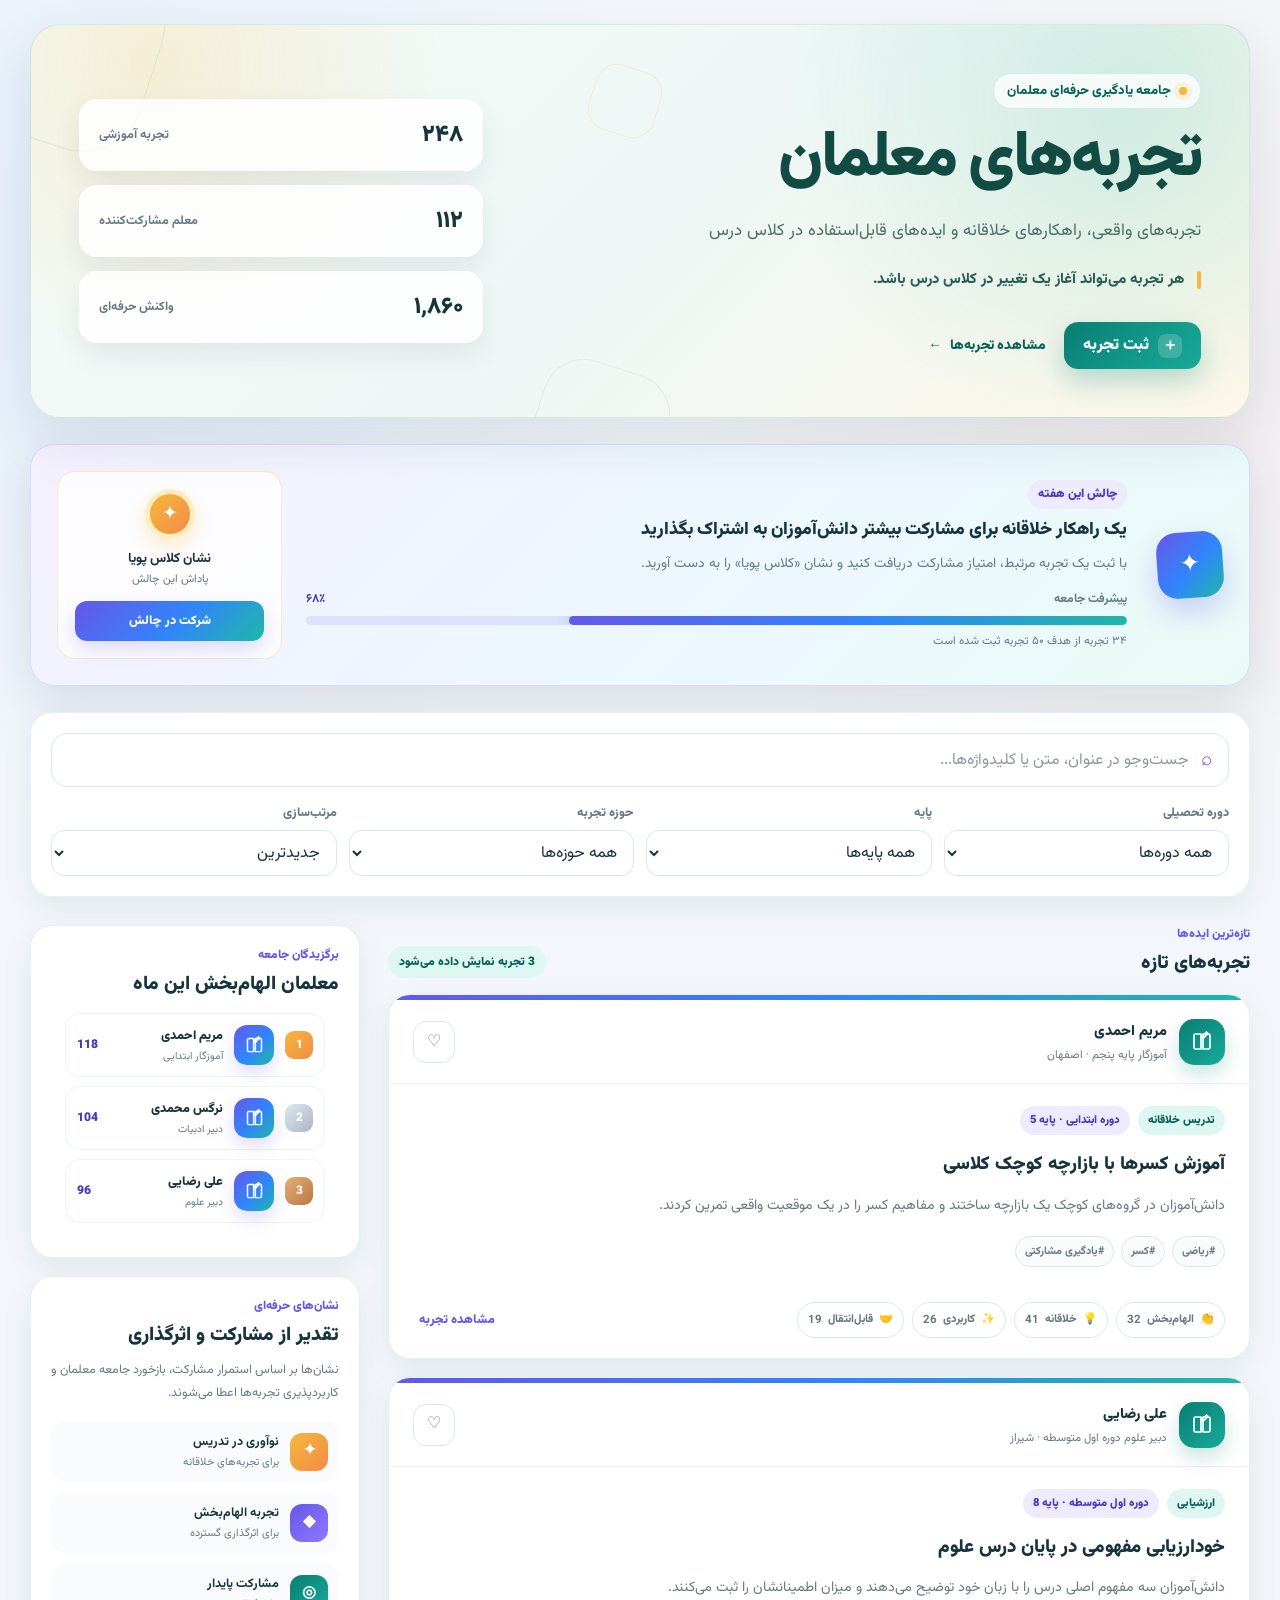
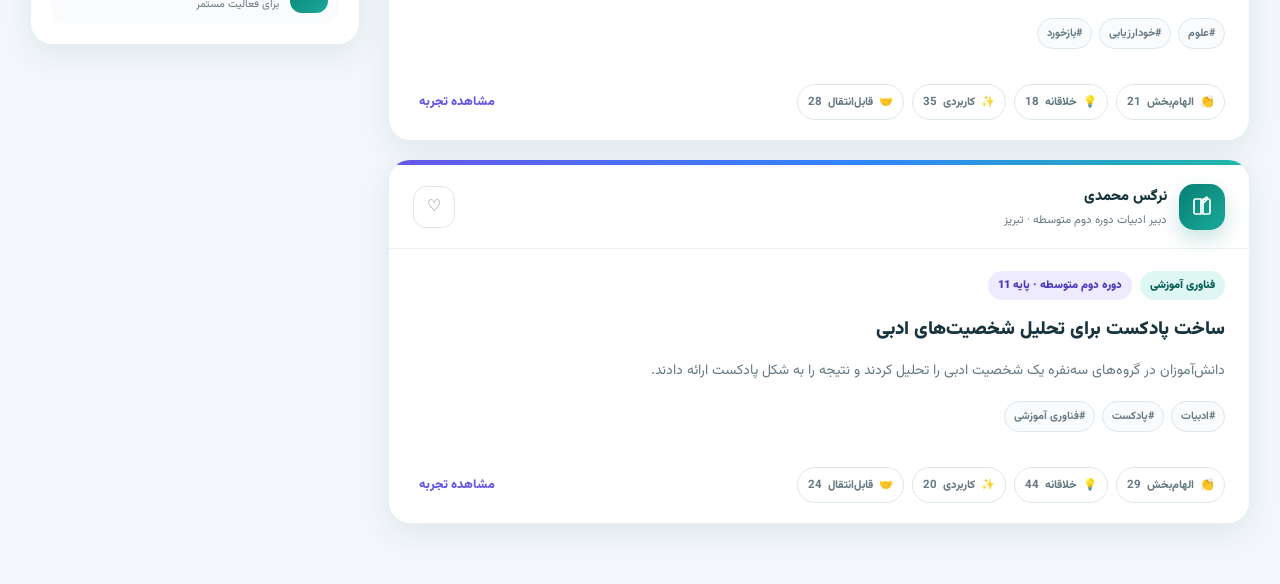
==== pages/experience-list/index.html @ db77fe5d "Rebuild experience list and detail pages" ====
<!DOCTYPE html>
<html lang="fa" dir="rtl">
  <head>
    <meta charset="UTF-8" />

    <meta
      name="viewport"
      content="width=device-width, initial-scale=1.0"
    />

    <meta
      name="description"
      content="سامانه اشتراک تجربه‌های حرفه‌ای معلمان"
    />

    <title>تجربه‌های معلمان</title>

    <link
      rel="preconnect"
      href="https://fonts.googleapis.com"
    />

    <link
      rel="preconnect"
      href="https://fonts.gstatic.com"
      crossorigin
    />

    <link
      href="https://fonts.googleapis.com/css2?family=Vazirmatn:wght@400;500;600;700;800;900&display=swap"
      rel="stylesheet"
    />

    <link
      rel="stylesheet"
      href="../../styles/foundations/variables.css"
    />

    <link
      rel="stylesheet"
      href="../../styles/foundations/reset.css"
    />

    <link
      rel="stylesheet"
      href="../../styles/foundations/base.css"
    />

    <link
      rel="stylesheet"
      href="../../styles/components/buttons.css"
    />

    <link
      rel="stylesheet"
      href="../../styles/components/filters.css"
    />

    <link
      rel="stylesheet"
      href="../../styles/components/experience-card.css"
    />

    <link
      rel="stylesheet"
      href="../../styles/components/reaction-bar.css"
    />

    <link
      rel="stylesheet"
      href="../../styles/components/teacher-ranking.css"
    />

    <link
      rel="stylesheet"
      href="../../styles/pages/experience-list.css"
    />
  </head>

  <body>
    <main class="tlr-page">
      <section
        class="tlr-hero"
        aria-labelledby="tlrPageTitle"
      >
        <div
          class="tlr-hero-decoration"
          aria-hidden="true"
        >
          <span></span>
          <span></span>
          <span></span>
        </div>

        <div class="tlr-hero-content">
          <div class="tlr-hero-copy">
            <p class="tlr-hero-eyebrow">
              جامعه یادگیری حرفه‌ای معلمان
            </p>

            <h1
              class="tlr-hero-title"
              id="tlrPageTitle"
            >
              تجربه‌های معلمان
            </h1>

            <p class="tlr-hero-description">
              تجربه‌های واقعی، راهکارهای خلاقانه
              و ایده‌های قابل‌استفاده در کلاس درس
            </p>

            <p class="tlr-hero-message">
              هر تجربه می‌تواند آغاز یک تغییر
              در کلاس درس باشد.
            </p>

            <div class="tlr-hero-actions">
              <button
                class="tlr-primary-button"
                type="button"
              >
                <span aria-hidden="true">＋</span>
                ثبت تجربه
              </button>

              <a
                class="tlr-hero-link"
                href="#experienceListTitle"
              >
                مشاهده تجربه‌ها
                <span aria-hidden="true">←</span>
              </a>
            </div>
          </div>

          <div
            class="tlr-hero-stats"
            aria-label="آمار جامعه معلمان"
          >
            <div class="tlr-stat-card">
              <strong>۲۴۸</strong>
              <span>تجربه آموزشی</span>
            </div>

            <div class="tlr-stat-card">
              <strong>۱۱۲</strong>
              <span>معلم مشارکت‌کننده</span>
            </div>

            <div class="tlr-stat-card">
              <strong>۱٬۸۶۰</strong>
              <span>واکنش حرفه‌ای</span>
            </div>
          </div>
        </div>
      </section>

      <section
        class="tlr-weekly-challenge"
        aria-labelledby="weeklyChallengeTitle"
      >
        <div
          class="tlr-challenge-icon"
          aria-hidden="true"
        >
          <span>✦</span>
        </div>

        <div class="tlr-challenge-content">
          <p class="tlr-challenge-label">
            چالش این هفته
          </p>

          <h2
            class="tlr-challenge-title"
            id="weeklyChallengeTitle"
          >
            یک راهکار خلاقانه برای مشارکت بیشتر
            دانش‌آموزان به اشتراک بگذارید
          </h2>

          <p class="tlr-challenge-description">
            با ثبت یک تجربه مرتبط، امتیاز مشارکت
            دریافت کنید و نشان «کلاس پویا» را به دست آورید.
          </p>

          <div class="tlr-challenge-progress">
            <div class="tlr-challenge-progress-header">
              <span>پیشرفت جامعه</span>
              <strong>۶۸٪</strong>
            </div>

            <div
              class="tlr-progress-track"
              role="progressbar"
              aria-valuenow="68"
              aria-valuemin="0"
              aria-valuemax="100"
            >
              <span style="width: 68%"></span>
            </div>

            <p>
              ۳۴ تجربه از هدف ۵۰ تجربه ثبت شده است
            </p>
          </div>
        </div>

        <div class="tlr-challenge-reward">
          <span
            class="tlr-reward-badge"
            aria-hidden="true"
          >
            ✦
          </span>

          <strong>نشان کلاس پویا</strong>
          <span>پاداش این چالش</span>

          <button
            class="tlr-challenge-button"
            type="button"
          >
            شرکت در چالش
          </button>
        </div>
      </section>

      <section
        class="tlr-search-panel"
        aria-label="جست‌وجو و فیلتر تجربه‌ها"
      >
        <div class="tlr-search-box">
          <span
            class="tlr-search-icon"
            aria-hidden="true"
          >
            ⌕
          </span>

          <label
            class="tlr-visually-hidden"
            for="experienceSearch"
          >
            جست‌وجو در تجربه‌ها
          </label>

          <input
            id="experienceSearch"
            type="search"
            placeholder="جست‌وجو در عنوان، متن یا کلیدواژه‌ها..."
            autocomplete="off"
          />
        </div>

        <div class="tlr-filter-grid">
          <label class="tlr-field">
            <span>دوره تحصیلی</span>

            <select id="stageFilter">
              <option value="all">
                همه دوره‌ها
              </option>

              <option value="primary">
                ابتدایی
              </option>

              <option value="middle">
                متوسطه اول
              </option>

              <option value="high">
                متوسطه دوم
              </option>
            </select>
          </label>

          <label class="tlr-field">
            <span>پایه</span>

            <select id="gradeFilter">
              <option value="all">
                همه پایه‌ها
              </option>
            </select>
          </label>

          <label class="tlr-field">
            <span>حوزه تجربه</span>

            <select id="categoryFilter">
              <option value="all">
                همه حوزه‌ها
              </option>

              <option value="creative-teaching">
                تدریس خلاقانه
              </option>

              <option value="assessment">
                ارزشیابی
              </option>

              <option value="classroom-management">
                مدیریت کلاس
              </option>

              <option value="educational-technology">
                فناوری آموزشی
              </option>

              <option value="collaborative-learning">
                یادگیری مشارکتی
              </option>
            </select>
          </label>

          <label class="tlr-field">
            <span>مرتب‌سازی</span>

            <select id="sortFilter">
              <option value="newest">
                جدیدترین
              </option>

              <option value="most-reacted">
                بیشترین واکنش
              </option>

              <option value="most-saved">
                بیشترین ذخیره
              </option>
            </select>
          </label>
        </div>
      </section>

      <div class="tlr-content-layout">
        <section
          aria-labelledby="experienceListTitle"
        >
          <div class="tlr-section-header">
            <div>
              <p class="tlr-section-kicker">
                تازه‌ترین ایده‌ها
              </p>

              <h2
                class="tlr-section-title"
                id="experienceListTitle"
              >
                تجربه‌های تازه
              </h2>
            </div>

            <p
              class="tlr-section-description"
              id="resultCount"
            >
              در حال بارگذاری تجربه‌ها...
            </p>
          </div>

          <div
            class="tlr-experience-list"
            id="experienceList"
          ></div>

          <div
            class="tlr-empty-state"
            id="emptyState"
            hidden
          >
            <h3>تجربه‌ای پیدا نشد</h3>

            <p>
              عبارت جست‌وجو یا فیلترها را تغییر دهید.
            </p>
          </div>
        </section>

        <aside class="tlr-sidebar">
          <section class="tlr-ranking-card">
            <p class="tlr-card-kicker">
              برگزیدگان جامعه
            </p>

            <h2 class="tlr-card-title">
              معلمان الهام‌بخش این ماه
            </h2>

            <ol
              class="tlr-ranking-list"
              id="teacherRanking"
            ></ol>
          </section>

          <section class="tlr-badge-card">
            <p class="tlr-card-kicker">
              نشان‌های حرفه‌ای
            </p>

            <h2 class="tlr-card-title">
              تقدیر از مشارکت و اثرگذاری
            </h2>

            <p class="tlr-card-description">
              نشان‌ها بر اساس استمرار مشارکت،
              بازخورد جامعه معلمان و کاربردپذیری
              تجربه‌ها اعطا می‌شوند.
            </p>

            <div class="tlr-badge-list">
              <div class="tlr-badge-item">
                <span aria-hidden="true">✦</span>

                <div>
                  <strong>نوآوری در تدریس</strong>
                  <p>برای تجربه‌های خلاقانه</p>
                </div>
              </div>

              <div class="tlr-badge-item">
                <span aria-hidden="true">◆</span>

                <div>
                  <strong>تجربه الهام‌بخش</strong>
                  <p>برای اثرگذاری گسترده</p>
                </div>
              </div>

              <div class="tlr-badge-item">
                <span aria-hidden="true">◎</span>

                <div>
                  <strong>مشارکت پایدار</strong>
                  <p>برای فعالیت مستمر</p>
                </div>
              </div>
            </div>
          </section>
        </aside>
      </div>
    </main>

    <script src="../../scripts/data/experiences-data.js"></script>
    <script src="../../scripts/components/reaction-bar.js"></script>
    <script src="../../scripts/components/experience-card.js"></script>
    <script src="../../scripts/components/filters.js"></script>
    <script src="../../scripts/components/teacher-ranking.js"></script>
    <script src="../../scripts/pages/experiences-page.js"></script>
  </body>
</html>
---- styles/foundations/variables.css ----
:root {
  --tlr-color-primary: #0b8f83;
  --tlr-color-primary-dark: #075f58;
  --tlr-color-primary-soft: #def7f2;
  --tlr-color-secondary: #6757e8;
  --tlr-color-secondary-dark: #4939bd;
  --tlr-color-secondary-soft: #eeebff;
  --tlr-color-accent: #f5b83d;
  --tlr-color-accent-dark: #b87800;
  --tlr-color-coral: #f06f61;
  --tlr-color-blue: #3185fc;
  --tlr-color-background: #f4f7fc;
  --tlr-color-surface: #ffffff;
  --tlr-color-surface-soft: #f9fbfd;
  --tlr-color-text: #17333d;
  --tlr-color-text-muted: #647983;
  --tlr-color-border: #dce7ec;
  --tlr-color-border-dark: #c8d7dd;

  --tlr-radius-small: 12px;
  --tlr-radius-medium: 18px;
  --tlr-radius-large: 26px;
  --tlr-shadow-soft: 0 10px 30px rgba(23, 51, 61, 0.08);
  --tlr-shadow-card: 0 18px 48px rgba(23, 51, 61, 0.12);
  --tlr-gradient-primary: linear-gradient(135deg, #087f73 0%, #19aa9a 100%);
  --tlr-gradient-feature: linear-gradient(135deg, #6757e8 0%, #3185fc 54%, #20b7a6 100%);
  --tlr-gradient-reward: linear-gradient(135deg, #f5b83d 0%, #f28b45 100%);
  --tlr-font-family: "Vazirmatn", Tahoma, Arial, sans-serif;
}
---- styles/foundations/base.css ----
html { scroll-behavior: smooth; }
body {
  min-height: 100vh;
  background:
    radial-gradient(circle at 8% 12%, rgba(49, 133, 252, 0.08), transparent 25%),
    radial-gradient(circle at 92% 16%, rgba(240, 111, 97, 0.07), transparent 22%),
    var(--tlr-color-background);
  color: var(--tlr-color-text);
  font-family: var(--tlr-font-family);
  text-rendering: optimizeLegibility;
}
button, input, select { font: inherit; }
button, a, select, input { -webkit-tap-highlight-color: transparent; }
.tlr-visually-hidden {
  position: absolute !important;
  width: 1px !important;
  height: 1px !important;
  padding: 0 !important;
  margin: -1px !important;
  overflow: hidden !important;
  clip: rect(0, 0, 0, 0) !important;
  white-space: nowrap !important;
  border: 0 !important;
}
---- styles/components/buttons.css ----
.tlr-primary-button,
.tlr-secondary-button {
  display: inline-flex;
  align-items: center;
  justify-content: center;
  gap: 9px;
  min-height: 46px;
  border: 0;
  border-radius: 14px;
  color: #fff;
  font-weight: 900;
  cursor: pointer;
  transition: transform 180ms ease, box-shadow 180ms ease, filter 180ms ease;
}
.tlr-primary-button {
  padding: 11px 19px;
  background: var(--tlr-gradient-primary);
  box-shadow: 0 12px 26px rgba(8, 127, 115, 0.25);
}
.tlr-primary-button > span {
  display: grid;
  place-items: center;
  width: 24px;
  height: 24px;
  border-radius: 8px;
  background: rgba(255,255,255,.18);
}
.tlr-secondary-button {
  width: 100%;
  padding: 10px 14px;
  background: var(--tlr-gradient-feature);
  box-shadow: 0 10px 22px rgba(103, 87, 232, .24);
}
.tlr-primary-button:hover,
.tlr-secondary-button:hover { transform: translateY(-2px); filter: saturate(1.08); }
.tlr-primary-button:focus-visible,
.tlr-secondary-button:focus-visible { outline: 3px solid rgba(49, 133, 252, .25); outline-offset: 3px; }
.tlr-text-link {
  display: inline-flex;
  align-items: center;
  gap: 8px;
  color: var(--tlr-color-primary-dark);
  font-weight: 800;
  text-decoration: none;
}
.tlr-text-link:hover { gap: 12px; }
---- styles/components/filters.css ----
.tlr-search-panel {
  margin-bottom: 28px;
  padding: 20px;
  border: 1px solid rgba(49, 133, 252, .13);
  border-radius: 22px;
  background: rgba(255,255,255,.92);
  box-shadow: var(--tlr-shadow-soft);
}
.tlr-search-box {
  display: flex;
  align-items: center;
  gap: 10px;
  min-height: 54px;
  padding: 0 16px;
  border: 1px solid var(--tlr-color-border);
  border-radius: 16px;
  background: #fff;
  transition: border-color 180ms ease, box-shadow 180ms ease;
}
.tlr-search-box:focus-within {
  border-color: rgba(103,87,232,.5);
  box-shadow: 0 0 0 4px rgba(103,87,232,.1);
}
.tlr-search-icon { color: var(--tlr-color-secondary); font-size: 1.2rem; }
.tlr-search-box input { width: 100%; border: 0; outline: 0; color: var(--tlr-color-text); background: transparent; }
.tlr-search-box input::placeholder { color: #8a9aa2; }
.tlr-filter-grid { display: grid; grid-template-columns: repeat(4, minmax(0, 1fr)); gap: 12px; margin-top: 16px; }
.tlr-field { display: grid; gap: 7px; }
.tlr-field > span { color: var(--tlr-color-text-muted); font-size: .78rem; font-weight: 800; }
.tlr-field select {
  width: 100%;
  min-height: 46px;
  padding: 0 12px;
  border: 1px solid var(--tlr-color-border);
  border-radius: 13px;
  outline: 0;
  background: #fff;
  color: var(--tlr-color-text);
  cursor: pointer;
}
.tlr-field select:focus { border-color: rgba(103,87,232,.5); box-shadow: 0 0 0 4px rgba(103,87,232,.09); }
@media (max-width: 820px) { .tlr-filter-grid { grid-template-columns: repeat(2, minmax(0,1fr)); } }
@media (max-width: 520px) { .tlr-filter-grid { grid-template-columns: 1fr; } }
---- styles/components/experience-card.css ----
.tlr-experience-card {
  position: relative;
  overflow: hidden;
  border: 1px solid rgba(8,127,115,.11);
  border-radius: 22px;
  background: #fff;
  box-shadow: var(--tlr-shadow-soft);
  transition: transform 200ms ease, box-shadow 200ms ease, border-color 200ms ease;
}
.tlr-experience-card::before { content: ""; position: absolute; inset: 0 0 auto; height: 5px; background: var(--tlr-gradient-feature); }
.tlr-experience-card:hover { transform: translateY(-4px); border-color: rgba(103,87,232,.22); box-shadow: var(--tlr-shadow-card); }
.tlr-experience-header { display: flex; align-items: center; justify-content: space-between; gap: 16px; padding: 24px 24px 18px; border-bottom: 1px solid #edf2f4; }
.tlr-author { display: flex; align-items: center; gap: 12px; min-width: 0; }
.tlr-avatar { flex: 0 0 auto; display: grid; place-items: center; width: 46px; height: 46px; border-radius: 15px; background: var(--tlr-gradient-primary); color: #fff; box-shadow: 0 9px 20px rgba(8,127,115,.22); }
.tlr-avatar-icon { width: 24px; height: 24px; fill: none; stroke: currentColor; stroke-width: 1.7; stroke-linecap: round; stroke-linejoin: round; }
.tlr-author-name { margin: 0; color: var(--tlr-color-text); font-size: .9rem; font-weight: 900; }
.tlr-author-meta { margin: 3px 0 0; color: var(--tlr-color-text-muted); font-size: .72rem; }
.tlr-save-button { display: grid; place-items: center; width: 42px; height: 42px; border: 1px solid var(--tlr-color-border); border-radius: 13px; background: #fff; color: var(--tlr-color-text-muted); cursor: pointer; transition: transform 180ms ease, background 180ms ease, color 180ms ease; }
.tlr-save-button:hover, .tlr-save-button.is-saved { transform: translateY(-2px); background: #ffe9e6; color: var(--tlr-color-coral); border-color: rgba(240,111,97,.22); }
.tlr-experience-body { padding: 22px 24px 20px; }
.tlr-experience-meta { display: flex; flex-wrap: wrap; gap: 8px; margin-bottom: 14px; }
.tlr-category-badge, .tlr-stage-badge { display: inline-flex; padding: 6px 10px; border-radius: 999px; font-size: .7rem; font-weight: 900; }
.tlr-category-badge { background: var(--tlr-color-primary-soft); color: var(--tlr-color-primary-dark); }
.tlr-stage-badge { background: var(--tlr-color-secondary-soft); color: var(--tlr-color-secondary-dark); }
.tlr-experience-title { margin: 0; color: var(--tlr-color-text); font-size: 1.16rem; font-weight: 900; line-height: 1.75; }
.tlr-experience-summary { margin: 10px 0 0; color: var(--tlr-color-text-muted); font-size: .88rem; line-height: 2; }
.tlr-keyword-list { display: flex; flex-wrap: wrap; gap: 7px; margin-top: 16px; }
.tlr-keyword { display: inline-flex; padding: 6px 9px; border: 1px solid var(--tlr-color-border); border-radius: 999px; background: var(--tlr-color-surface-soft); color: var(--tlr-color-text-muted); font-size: .68rem; font-weight: 700; }
.tlr-experience-footer { display: flex; justify-content: space-between; align-items: center; gap: 14px; padding: 15px 24px 20px; }
.tlr-read-more { color: var(--tlr-color-secondary); font-size: .78rem; font-weight: 900; text-decoration: none; }
.tlr-save-count { color: var(--tlr-color-text-muted); font-size: .7rem; }
@media (max-width: 580px) {
  .tlr-experience-header, .tlr-experience-body, .tlr-experience-footer { padding-right: 18px; padding-left: 18px; }
  .tlr-experience-footer { align-items: flex-start; flex-direction: column; }
}
.tlr-tag-row { display: flex; flex-wrap: wrap; gap: 8px; margin-bottom: 14px; }
.tlr-category-tag, .tlr-stage-tag { display: inline-flex; padding: 6px 10px; border-radius: 999px; font-size: .7rem; font-weight: 900; }
.tlr-category-tag { background: var(--tlr-color-primary-soft); color: var(--tlr-color-primary-dark); }
.tlr-stage-tag { background: var(--tlr-color-secondary-soft); color: var(--tlr-color-secondary-dark); }
.tlr-reaction-group { display: flex; flex-wrap: wrap; gap: 8px; }
.tlr-text-button { border: 0; background: transparent; color: var(--tlr-color-secondary); font-size: .78rem; font-weight: 900; cursor: pointer; }
.tlr-text-button:hover { color: var(--tlr-color-secondary-dark); }

.tlr-experience-title-link {
  color: inherit;
  text-decoration: none;

  transition:
    color 180ms ease;
}

.tlr-experience-title-link:hover {
  color: var(--tlr-color-secondary-dark);
}
---- styles/components/reaction-bar.css ----
.tlr-reaction-bar { display: flex; flex-wrap: wrap; gap: 8px; }
.tlr-reaction-button { display: inline-flex; align-items: center; gap: 6px; min-height: 36px; padding: 7px 10px; border: 1px solid var(--tlr-color-border); border-radius: 999px; background: #fff; color: var(--tlr-color-text-muted); font-size: .7rem; font-weight: 800; cursor: pointer; transition: transform 180ms ease, background 180ms ease, color 180ms ease, border-color 180ms ease; }
.tlr-reaction-button:hover { transform: translateY(-2px); border-color: rgba(103,87,232,.23); }
.tlr-reaction-button:nth-child(1):hover { background: #fff3d6; color: var(--tlr-color-accent-dark); }
.tlr-reaction-button:nth-child(2):hover { background: var(--tlr-color-secondary-soft); color: var(--tlr-color-secondary-dark); }
.tlr-reaction-button:nth-child(3):hover { background: var(--tlr-color-primary-soft); color: var(--tlr-color-primary-dark); }
.tlr-reaction-button:nth-child(4):hover { background: #ffe7e3; color: var(--tlr-color-coral); }
.tlr-reaction-button.is-active, .tlr-reaction-button[aria-pressed="true"] { border-color: transparent; background: var(--tlr-gradient-feature); color: #fff; box-shadow: 0 9px 20px rgba(103,87,232,.2); }
.tlr-reaction-button strong { font-size: .72rem; }
---- styles/components/teacher-ranking.css ----
.tlr-ranking-card { overflow: hidden; border: 1px solid rgba(103,87,232,.13); border-radius: 22px; background: linear-gradient(180deg,#fff 0%,#faf9ff 100%); box-shadow: var(--tlr-shadow-card); }
.tlr-ranking-heading { padding: 20px 20px 16px; border-bottom: 1px solid rgba(103,87,232,.09); }
.tlr-ranking-list { display: grid; gap: 9px; margin: 0; padding: 14px; list-style: none; }
.tlr-ranking-item { display: grid; grid-template-columns: 30px 42px minmax(0,1fr) auto; gap: 9px; align-items: center; padding: 11px; border: 1px solid rgba(8,127,115,.08); border-radius: 15px; background: rgba(255,255,255,.9); transition: transform 180ms ease, box-shadow 180ms ease; }
.tlr-ranking-item:hover { transform: translateX(-3px); box-shadow: 0 10px 22px rgba(23,51,61,.08); }
.tlr-rank-number { display: grid; place-items: center; width: 28px; height: 28px; border-radius: 9px; background: var(--tlr-color-secondary-soft); color: var(--tlr-color-secondary-dark); font-size: .74rem; font-weight: 900; }
.tlr-ranking-item:first-child .tlr-rank-number { background: var(--tlr-gradient-reward); color: #fff; }
.tlr-ranking-item:nth-child(2) .tlr-rank-number { background: linear-gradient(135deg,#dfe7ee,#aab7c4); color: #fff; }
.tlr-ranking-item:nth-child(3) .tlr-rank-number { background: linear-gradient(135deg,#e6af77,#b97843); color: #fff; }
.tlr-ranking-avatar { display: grid; place-items: center; width: 40px; height: 40px; border-radius: 13px; background: var(--tlr-gradient-feature); color: #fff; box-shadow: 0 8px 17px rgba(103,87,232,.2); }
.tlr-ranking-avatar-icon { width: 21px; height: 21px; fill: none; stroke: currentColor; stroke-width: 1.7; stroke-linecap: round; stroke-linejoin: round; }
.tlr-ranking-name { margin: 0; color: var(--tlr-color-text); font-size: .78rem; font-weight: 900; }
.tlr-ranking-meta { margin: 2px 0 0; color: var(--tlr-color-text-muted); font-size: .65rem; }
.tlr-ranking-score { color: var(--tlr-color-secondary-dark); font-size: .76rem; font-weight: 900; }
.tlr-ranking-note { margin: 0; padding: 12px 16px 16px; border-top: 1px solid rgba(103,87,232,.09); color: var(--tlr-color-text-muted); font-size: .67rem; line-height: 1.7; }
---- styles/pages/experience-list.css ----
/* ========================================
   Experience List Page
======================================== */

body {
  background:
    radial-gradient(
      circle at 8% 12%,
      rgba(49, 133, 252, 0.08),
      transparent 25%
    ),
    radial-gradient(
      circle at 92% 18%,
      rgba(237, 106, 90, 0.07),
      transparent 23%
    ),
    #f3f7fb;
}

.tlr-page {
  width: min(1220px, calc(100% - 32px));
  margin: 0 auto;
  padding: 24px 0 60px;
}

/* ========================================
   Hero
======================================== */

.tlr-hero {
  position: relative;
  overflow: hidden;

  margin-bottom: 26px;
  padding: 48px;

  border: 1px solid rgba(8, 127, 115, 0.12);
  border-radius: 30px;

  background:
    radial-gradient(
      circle at 90% 20%,
      rgba(32, 183, 166, 0.18),
      transparent 30%
    ),
    radial-gradient(
      circle at 10% 10%,
      rgba(245, 184, 61, 0.19),
      transparent 26%
    ),
    linear-gradient(
      135deg,
      #f5fbf9 0%,
      #eef7f5 52%,
      #fff8e9 100%
    );

  box-shadow:
    0 22px 55px rgba(23, 51, 61, 0.1);
}

.tlr-hero-content {
  position: relative;
  z-index: 2;

  display: grid;
  grid-template-columns:
    minmax(0, 1.25fr)
    minmax(300px, 0.75fr);
  gap: 44px;
  align-items: center;
}

.tlr-hero-copy {
  min-width: 0;
}

.tlr-hero-eyebrow {
  display: inline-flex;
  align-items: center;
  gap: 8px;

  margin: 0 0 14px;
  padding: 7px 13px;

  border: 1px solid rgba(8, 127, 115, 0.13);
  border-radius: 999px;

  background: rgba(255, 255, 255, 0.75);
  color: var(--tlr-color-primary-dark);

  font-size: 0.82rem;
  font-weight: 800;
}

.tlr-hero-eyebrow::before {
  content: "";

  width: 8px;
  height: 8px;

  border-radius: 50%;
  background: var(--tlr-color-accent);

  box-shadow:
    0 0 0 5px rgba(245, 184, 61, 0.15);
}

.tlr-hero-title {
  margin: 0;

  color: #124b43;
  font-size: clamp(2.5rem, 5vw, 4.35rem);
  font-weight: 900;
  line-height: 1.15;
  letter-spacing: -0.04em;
}

.tlr-hero-description {
  max-width: 650px;
  margin: 18px 0 0;

  color: #4e6d67;
  font-size: 1.05rem;
  line-height: 2;
}

.tlr-hero-message {
  position: relative;

  margin: 18px 0 0;
  padding-right: 17px;

  color: #285e55;
  font-size: 0.92rem;
  font-weight: 800;
  line-height: 1.9;
}

.tlr-hero-message::before {
  content: "";

  position: absolute;
  top: 5px;
  right: 0;
  bottom: 5px;

  width: 4px;

  border-radius: 999px;
  background: var(--tlr-color-accent);
}

.tlr-hero-actions {
  display: flex;
  flex-wrap: wrap;
  gap: 18px;
  align-items: center;

  margin-top: 28px;
}

.tlr-hero-link {
  display: inline-flex;
  align-items: center;
  gap: 8px;

  color: var(--tlr-color-primary-dark);

  font-size: 0.86rem;
  font-weight: 900;
  text-decoration: none;

  transition:
    gap 180ms ease,
    color 180ms ease;
}

.tlr-hero-link:hover {
  gap: 13px;
  color: var(--tlr-color-secondary-dark);
}

.tlr-hero-stats {
  display: grid;
  gap: 14px;
}

.tlr-stat-card {
  display: flex;
  justify-content: space-between;
  align-items: center;
  gap: 16px;

  padding: 17px 19px;

  border: 1px solid rgba(255, 255, 255, 0.92);
  border-radius: 18px;

  background: rgba(255, 255, 255, 0.82);

  box-shadow:
    0 12px 28px rgba(23, 51, 61, 0.08);

  transition:
    transform 180ms ease,
    box-shadow 180ms ease;
}

.tlr-stat-card:hover {
  transform: translateY(-3px);

  box-shadow:
    0 17px 32px rgba(23, 51, 61, 0.13);
}

.tlr-stat-card strong {
  color: var(--tlr-color-text);
  font-size: 1.45rem;
  font-weight: 900;
}

.tlr-stat-card span {
  color: var(--tlr-color-text-muted);
  font-size: 0.78rem;
  font-weight: 700;
}

.tlr-hero-decoration {
  position: absolute;
  inset: 0;

  pointer-events: none;
}

.tlr-hero-decoration span {
  position: absolute;

  border: 1px solid rgba(8, 127, 115, 0.09);
  border-radius: 32%;

  transform: rotate(18deg);
}

.tlr-hero-decoration span:nth-child(1) {
  top: -72px;
  left: -65px;

  width: 190px;
  height: 190px;
}

.tlr-hero-decoration span:nth-child(2) {
  right: 48%;
  bottom: -78px;

  width: 130px;
  height: 130px;
}

.tlr-hero-decoration span:nth-child(3) {
  top: 42px;
  left: 46%;

  width: 68px;
  height: 68px;

  border-color: rgba(245, 184, 61, 0.18);
}

/* ========================================
   Weekly Challenge
======================================== */

.tlr-weekly-challenge {
  display: grid;
  grid-template-columns: 72px minmax(0, 1fr) 225px;
  gap: 24px;
  align-items: center;

  margin-bottom: 26px;
  padding: 26px;

  border: 1px solid rgba(103, 87, 232, 0.16);
  border-radius: 24px;

  background:
    linear-gradient(
      135deg,
      #f5f1ff 0%,
      #edf7ff 54%,
      #e9fbf7 100%
    );

  box-shadow: var(--tlr-shadow-card);
}

.tlr-challenge-icon {
  display: grid;
  place-items: center;

  width: 66px;
  height: 66px;

  border-radius: 20px;

  background: var(--tlr-gradient-feature);
  color: #ffffff;

  font-size: 1.55rem;

  box-shadow:
    0 14px 28px rgba(103, 87, 232, 0.25);

  transform: rotate(-4deg);
}

.tlr-challenge-label {
  display: inline-flex;

  margin: 0 0 6px;
  padding: 5px 10px;

  border-radius: 999px;

  background: var(--tlr-color-secondary-soft);
  color: var(--tlr-color-secondary-dark);

  font-size: 0.76rem;
  font-weight: 900;
}

.tlr-challenge-title {
  margin: 0;

  color: var(--tlr-color-text);
  font-size: 1.1rem;
  font-weight: 900;
  line-height: 1.75;
}

.tlr-challenge-description {
  margin: 6px 0 0;

  color: var(--tlr-color-text-muted);
  font-size: 0.86rem;
  line-height: 1.8;
}

.tlr-challenge-progress {
  margin-top: 14px;
}

.tlr-challenge-progress-header {
  display: flex;
  justify-content: space-between;
  gap: 16px;

  margin-bottom: 7px;

  color: var(--tlr-color-text-muted);
  font-size: 0.76rem;
  font-weight: 700;
}

.tlr-challenge-progress-header strong {
  color: var(--tlr-color-secondary-dark);
}

.tlr-progress-track {
  overflow: hidden;

  height: 9px;

  border-radius: 999px;

  background:
    rgba(103, 87, 232, 0.13);
}

.tlr-progress-track span {
  display: block;
  height: 100%;

  border-radius: inherit;

  background: var(--tlr-gradient-feature);

  box-shadow:
    0 0 14px rgba(49, 133, 252, 0.3);
}

.tlr-challenge-progress p {
  margin: 7px 0 0;

  color: var(--tlr-color-text-muted);
  font-size: 0.72rem;
}

.tlr-challenge-reward {
  display: flex;
  flex-direction: column;
  align-items: center;

  padding: 17px;

  border: 1px solid rgba(245, 184, 61, 0.28);
  border-radius: 18px;

  background: rgba(255, 255, 255, 0.8);

  text-align: center;
}

.tlr-reward-badge {
  display: grid;
  place-items: center;

  width: 50px;
  height: 50px;
  margin-bottom: 9px;

  border: 5px solid rgba(255, 242, 199, 0.95);
  border-radius: 50%;

  background: var(--tlr-gradient-reward);
  color: #ffffff;

  font-size: 1.2rem;

  box-shadow:
    0 9px 20px rgba(245, 184, 61, 0.25);
}

.tlr-challenge-reward strong {
  color: var(--tlr-color-text);
  font-size: 0.84rem;
}

.tlr-challenge-reward > span:last-of-type {
  margin-top: 2px;

  color: var(--tlr-color-text-muted);
  font-size: 0.7rem;
}

.tlr-challenge-button {
  width: 100%;
  margin-top: 13px;
  padding: 10px 12px;

  border: 0;
  border-radius: 12px;

  background: var(--tlr-gradient-feature);
  color: #ffffff;

  font: inherit;
  font-size: 0.78rem;
  font-weight: 900;

  cursor: pointer;

  box-shadow:
    0 9px 20px rgba(103, 87, 232, 0.2);

  transition:
    transform 180ms ease,
    box-shadow 180ms ease;
}

.tlr-challenge-button:hover {
  transform: translateY(-2px);

  box-shadow:
    0 13px 24px rgba(103, 87, 232, 0.28);
}

/* ========================================
   Search Panel
======================================== */

.tlr-search-panel {
  margin-bottom: 28px;
  padding: 20px;

  border: 1px solid rgba(49, 133, 252, 0.12);
  border-radius: 22px;

  background:
    rgba(255, 255, 255, 0.94);

  box-shadow: var(--tlr-shadow-soft);
}

/* ========================================
   Main Content Layout
======================================== */

.tlr-content-layout {
  display: grid;
  grid-template-columns:
    minmax(0, 1fr)
    330px;
  gap: 28px;
  align-items: start;
}

.tlr-content-layout > section {
  min-width: 0;
}

.tlr-sidebar {
  position: sticky;
  top: 20px;

  display: grid;
  gap: 18px;

  min-width: 0;
}

.tlr-section-header {
  display: flex;
  justify-content: space-between;
  align-items: flex-end;
  gap: 18px;

  margin-bottom: 16px;
}

.tlr-section-kicker,
.tlr-card-kicker {
  margin: 0 0 5px;

  color: var(--tlr-color-secondary);
  font-size: 0.75rem;
  font-weight: 900;
}

.tlr-section-title,
.tlr-card-title {
  margin: 0;

  color: var(--tlr-color-text);
  font-size: 1.2rem;
  font-weight: 900;
}

.tlr-section-description {
  margin: 0;
  padding: 7px 11px;

  border-radius: 999px;

  background: var(--tlr-color-primary-soft);
  color: var(--tlr-color-primary-dark);

  font-size: 0.74rem;
  font-weight: 900;
}

.tlr-experience-list {
  display: grid;
  gap: 18px;
}

.tlr-empty-state {
  padding: 48px 20px;

  border: 1px dashed var(--tlr-color-border-dark);
  border-radius: 20px;

  background: #ffffff;

  text-align: center;
}

.tlr-empty-state h3 {
  margin: 0;
}

.tlr-empty-state p {
  margin: 8px 0 0;

  color: var(--tlr-color-text-muted);
}

/* ========================================
   Ranking and Badges
======================================== */

.tlr-ranking-card,
.tlr-badge-card {
  padding: 20px;

  border: 1px solid rgba(8, 127, 115, 0.11);
  border-radius: 22px;

  background: #ffffff;

  box-shadow: var(--tlr-shadow-soft);
}

.tlr-card-description {
  margin: 9px 0 0;

  color: var(--tlr-color-text-muted);
  font-size: 0.78rem;
  line-height: 1.85;
}

.tlr-badge-list {
  display: grid;
  gap: 10px;

  margin-top: 16px;
}

.tlr-badge-item {
  display: flex;
  align-items: center;
  gap: 11px;

  padding: 11px;

  border-radius: 15px;

  background: var(--tlr-color-surface-soft);

  transition:
    transform 180ms ease,
    box-shadow 180ms ease;
}

.tlr-badge-item:hover {
  transform: translateX(-3px);

  box-shadow:
    0 9px 18px rgba(23, 51, 61, 0.08);
}

.tlr-badge-item > span {
  display: grid;
  place-items: center;

  flex: 0 0 auto;

  width: 38px;
  height: 38px;

  border-radius: 12px;

  background: var(--tlr-gradient-reward);
  color: #ffffff;

  font-weight: 900;
}

.tlr-badge-item:nth-child(2) > span {
  background:
    linear-gradient(
      135deg,
      #6757e8,
      #8e79ff
    );
}

.tlr-badge-item:nth-child(3) > span {
  background: var(--tlr-gradient-primary);
}

.tlr-badge-item div {
  display: grid;
  gap: 2px;
}

.tlr-badge-item strong {
  color: var(--tlr-color-text);
  font-size: 0.78rem;
}

.tlr-badge-item p {
  margin: 0;

  color: var(--tlr-color-text-muted);
  font-size: 0.68rem;
}

/* ========================================
   Responsive Layout
======================================== */

@media (max-width: 980px) {
  .tlr-hero-content {
    grid-template-columns: 1fr;
  }

  .tlr-hero {
    padding: 38px;
  }

  .tlr-hero-stats {
    grid-template-columns:
      repeat(3, minmax(0, 1fr));
  }

  .tlr-stat-card {
    flex-direction: column;
    justify-content: center;

    text-align: center;
  }

  .tlr-weekly-challenge {
    grid-template-columns:
      66px minmax(0, 1fr);
  }

  .tlr-challenge-reward {
    grid-column: 1 / -1;

    display: grid;
    grid-template-columns: auto 1fr auto;
    gap: 10px;

    text-align: right;
  }

  .tlr-reward-badge {
    grid-row: 1 / 3;
    margin: 0;
  }

  .tlr-challenge-button {
    grid-column: 3;
    grid-row: 1 / 3;

    width: auto;
    margin: 0;
  }

  .tlr-content-layout {
    grid-template-columns: 1fr;
  }

  .tlr-sidebar {
    position: static;

    grid-template-columns:
      repeat(2, minmax(0, 1fr));
  }
}

@media (max-width: 680px) {
  .tlr-page {
    width: min(100% - 20px, 1220px);
    padding-top: 12px;
  }

  .tlr-hero {
    padding: 28px 22px;

    border-radius: 24px;
  }

  .tlr-hero-title {
    font-size: 2.45rem;
  }

  .tlr-hero-stats {
    grid-template-columns: 1fr;
  }

  .tlr-stat-card {
    flex-direction: row;
    justify-content: space-between;

    text-align: right;
  }

  .tlr-weekly-challenge {
    grid-template-columns: 1fr;
    padding: 20px;
  }

  .tlr-challenge-icon {
    width: 58px;
    height: 58px;
  }

  .tlr-challenge-reward {
    display: flex;

    text-align: center;
  }

  .tlr-challenge-button {
    width: 100%;
    margin-top: 13px;
  }

  .tlr-section-header {
    align-items: flex-start;
    flex-direction: column;
  }

  .tlr-sidebar {
    grid-template-columns: 1fr;
  }
}
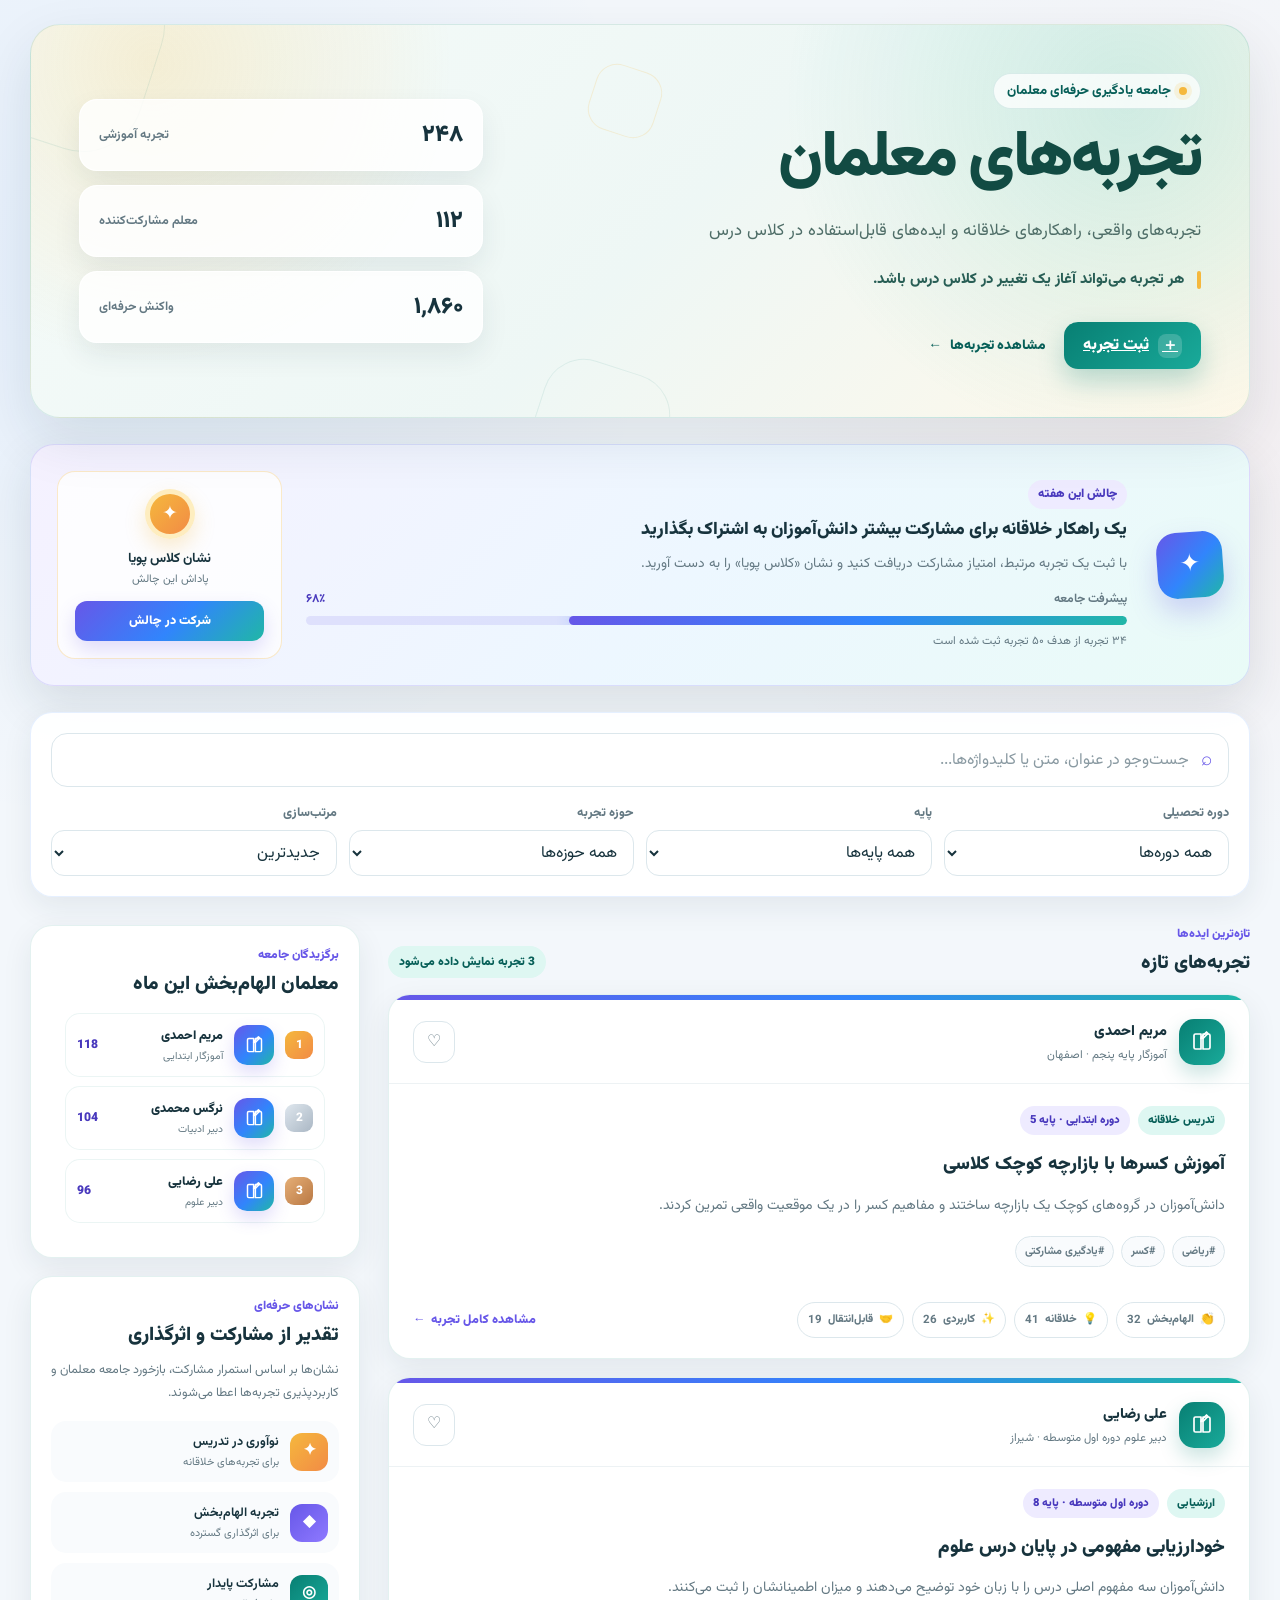
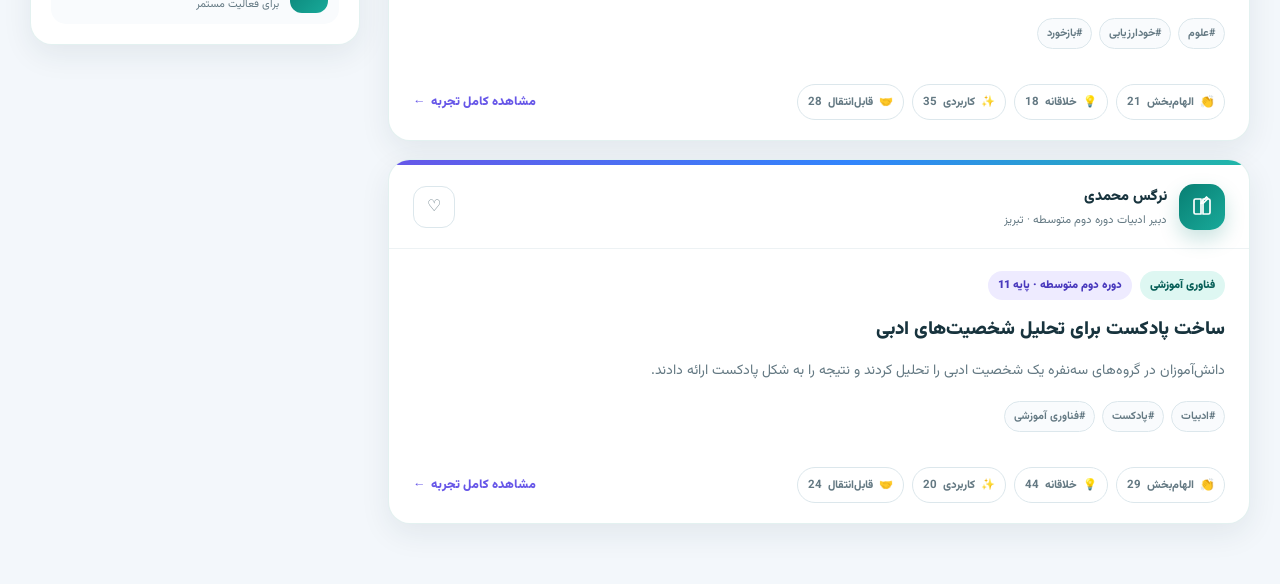
==== commit 7af3efb6: "Add experience submission form" ====
--- a/pages/experience-list/index.html
+++ b/pages/experience-list/index.html
@@ -116,13 +116,13 @@
             </p>
 
             <div class="tlr-hero-actions">
-              <button
+              <a
                 class="tlr-primary-button"
-                type="button"
-              >
+                href="../experience-submit/"
+                >
                 <span aria-hidden="true">＋</span>
                 ثبت تجربه
-              </button>
+                </a>
 
               <a
                 class="tlr-hero-link"
--- a/styles/components/experience-card.css
+++ b/styles/components/experience-card.css
@@ -38,8 +38,26 @@
 .tlr-category-tag { background: var(--tlr-color-primary-soft); color: var(--tlr-color-primary-dark); }
 .tlr-stage-tag { background: var(--tlr-color-secondary-soft); color: var(--tlr-color-secondary-dark); }
 .tlr-reaction-group { display: flex; flex-wrap: wrap; gap: 8px; }
-.tlr-text-button { border: 0; background: transparent; color: var(--tlr-color-secondary); font-size: .78rem; font-weight: 900; cursor: pointer; }
-.tlr-text-button:hover { color: var(--tlr-color-secondary-dark); }
+.tlr-text-button {
+  display: inline-flex;
+  align-items: center;
+  gap: 0.35rem;
+
+  color: var(--tlr-color-secondary);
+  font-size: 0.78rem;
+  font-weight: 900;
+  text-decoration: none;
+  cursor: pointer;
+
+  transition:
+    color 180ms ease,
+    transform 180ms ease;
+}
+
+.tlr-text-button:hover {
+  color: var(--tlr-color-secondary-dark);
+  transform: translateX(-3px);
+}
 
 .tlr-experience-title-link {
   color: inherit;
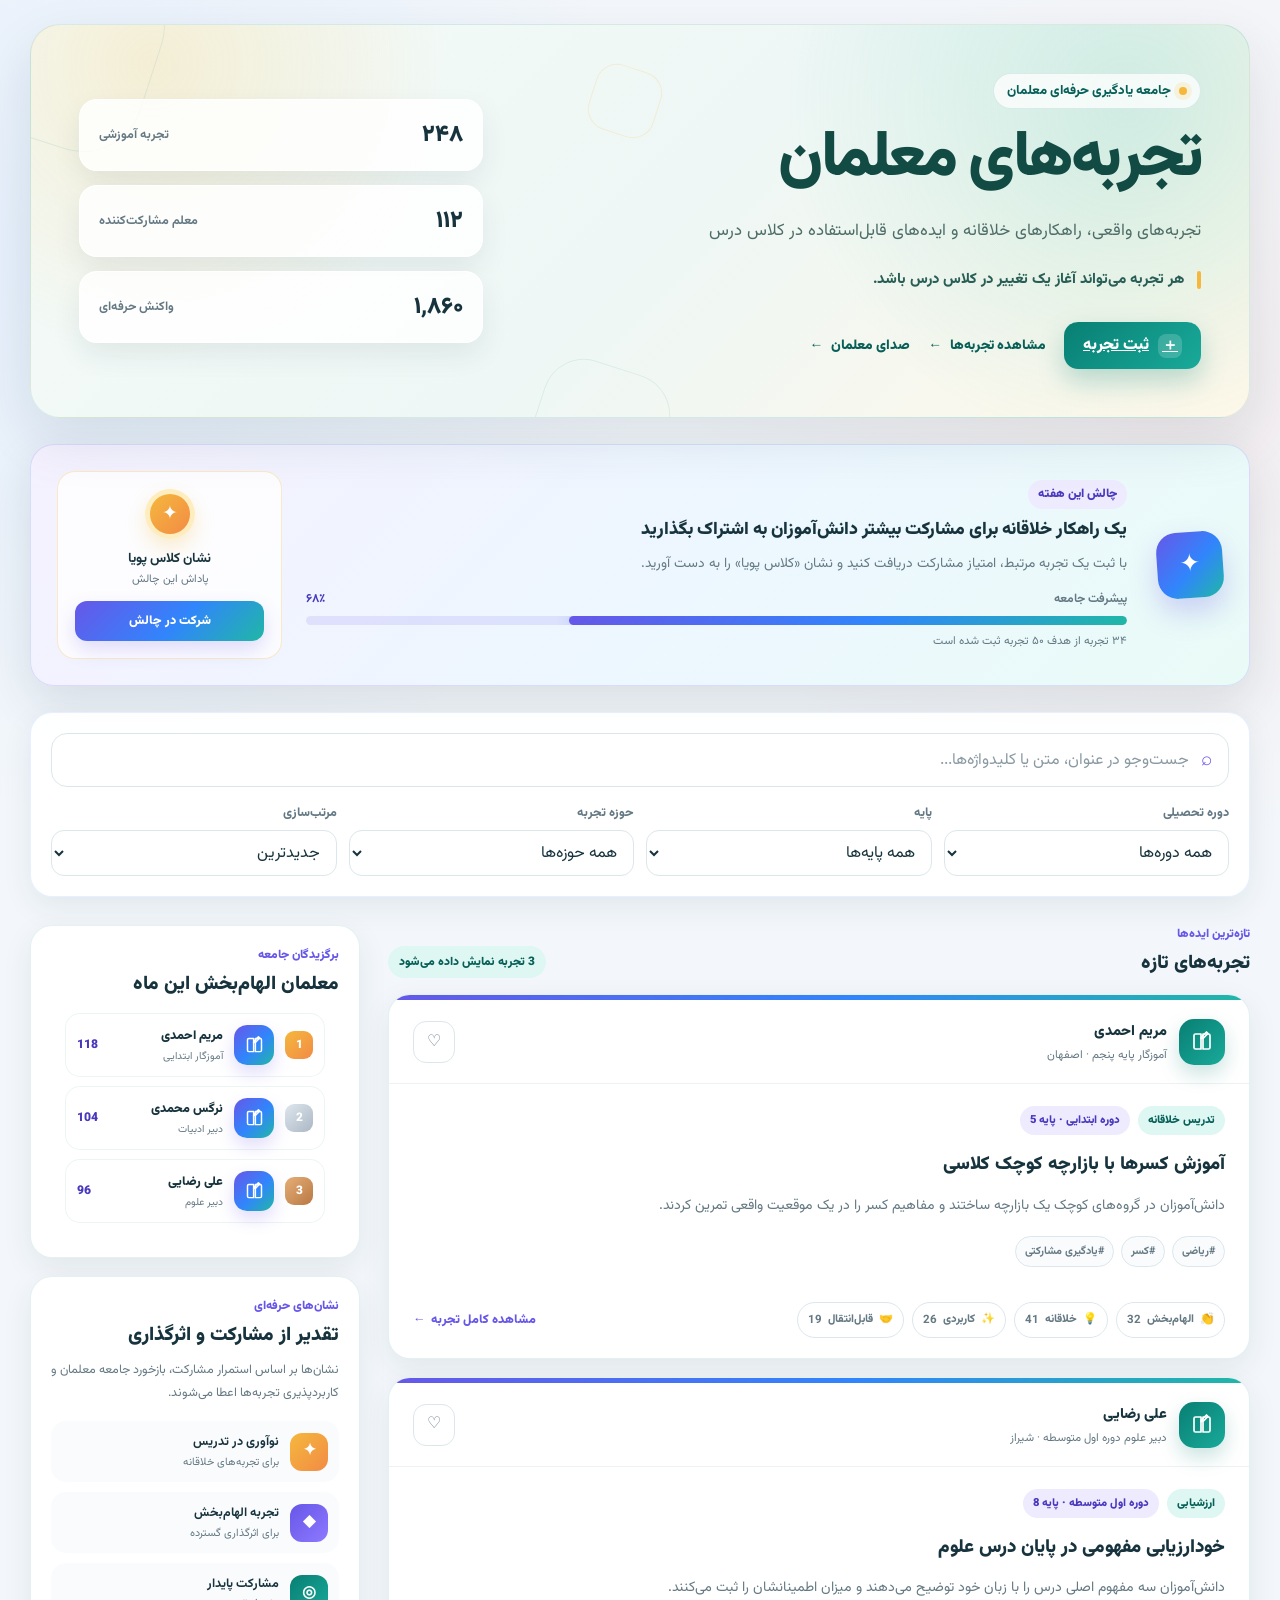
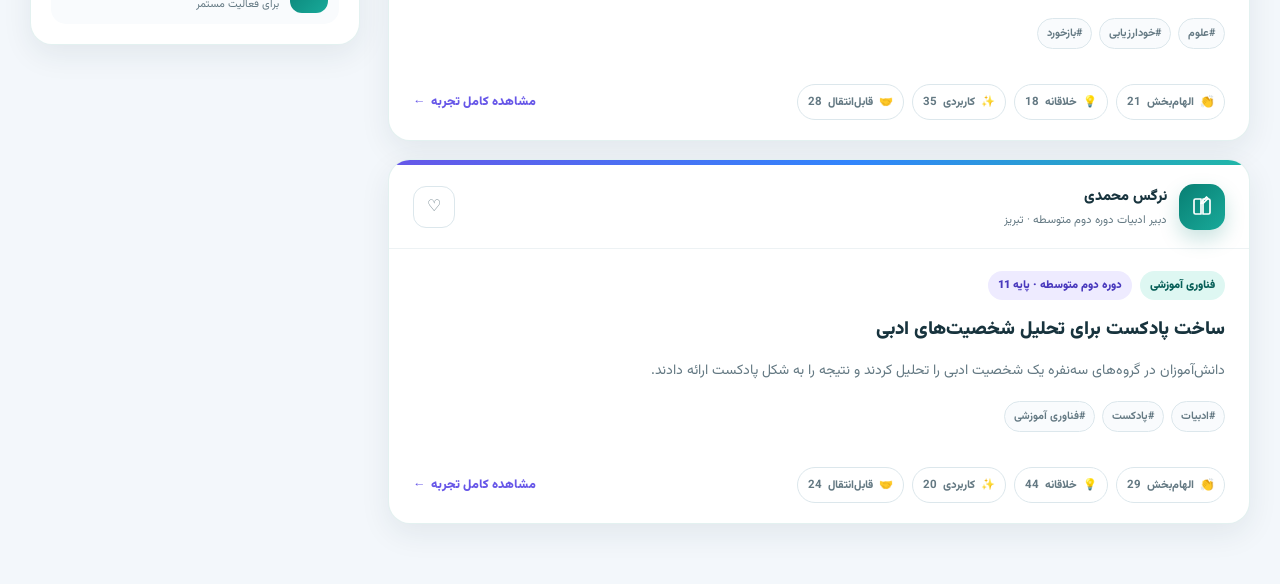
==== commit e5f9c731: "Add teacher voice dashboard and anonymous concern form" ====
--- a/pages/experience-list/index.html
+++ b/pages/experience-list/index.html
@@ -116,21 +116,29 @@
             </p>
 
             <div class="tlr-hero-actions">
-              <a
-                class="tlr-primary-button"
-                href="../experience-submit/"
+                <a
+                    class="tlr-primary-button"
+                    href="../experience-submit/"
                 >
-                <span aria-hidden="true">＋</span>
-                ثبت تجربه
+                    <span aria-hidden="true">＋</span>
+                    ثبت تجربه
                 </a>
 
-              <a
-                class="tlr-hero-link"
-                href="#experienceListTitle"
-              >
-                مشاهده تجربه‌ها
-                <span aria-hidden="true">←</span>
-              </a>
+                <a
+                    class="tlr-hero-link"
+                    href="#experienceListTitle"
+                >
+                    مشاهده تجربه‌ها
+                    <span aria-hidden="true">←</span>
+                </a>
+
+                <a
+                    class="tlr-hero-link"
+                    href="../teacher-voice/"
+                >
+                    صدای معلمان
+                    <span aria-hidden="true">←</span>
+                </a>
             </div>
           </div>
 
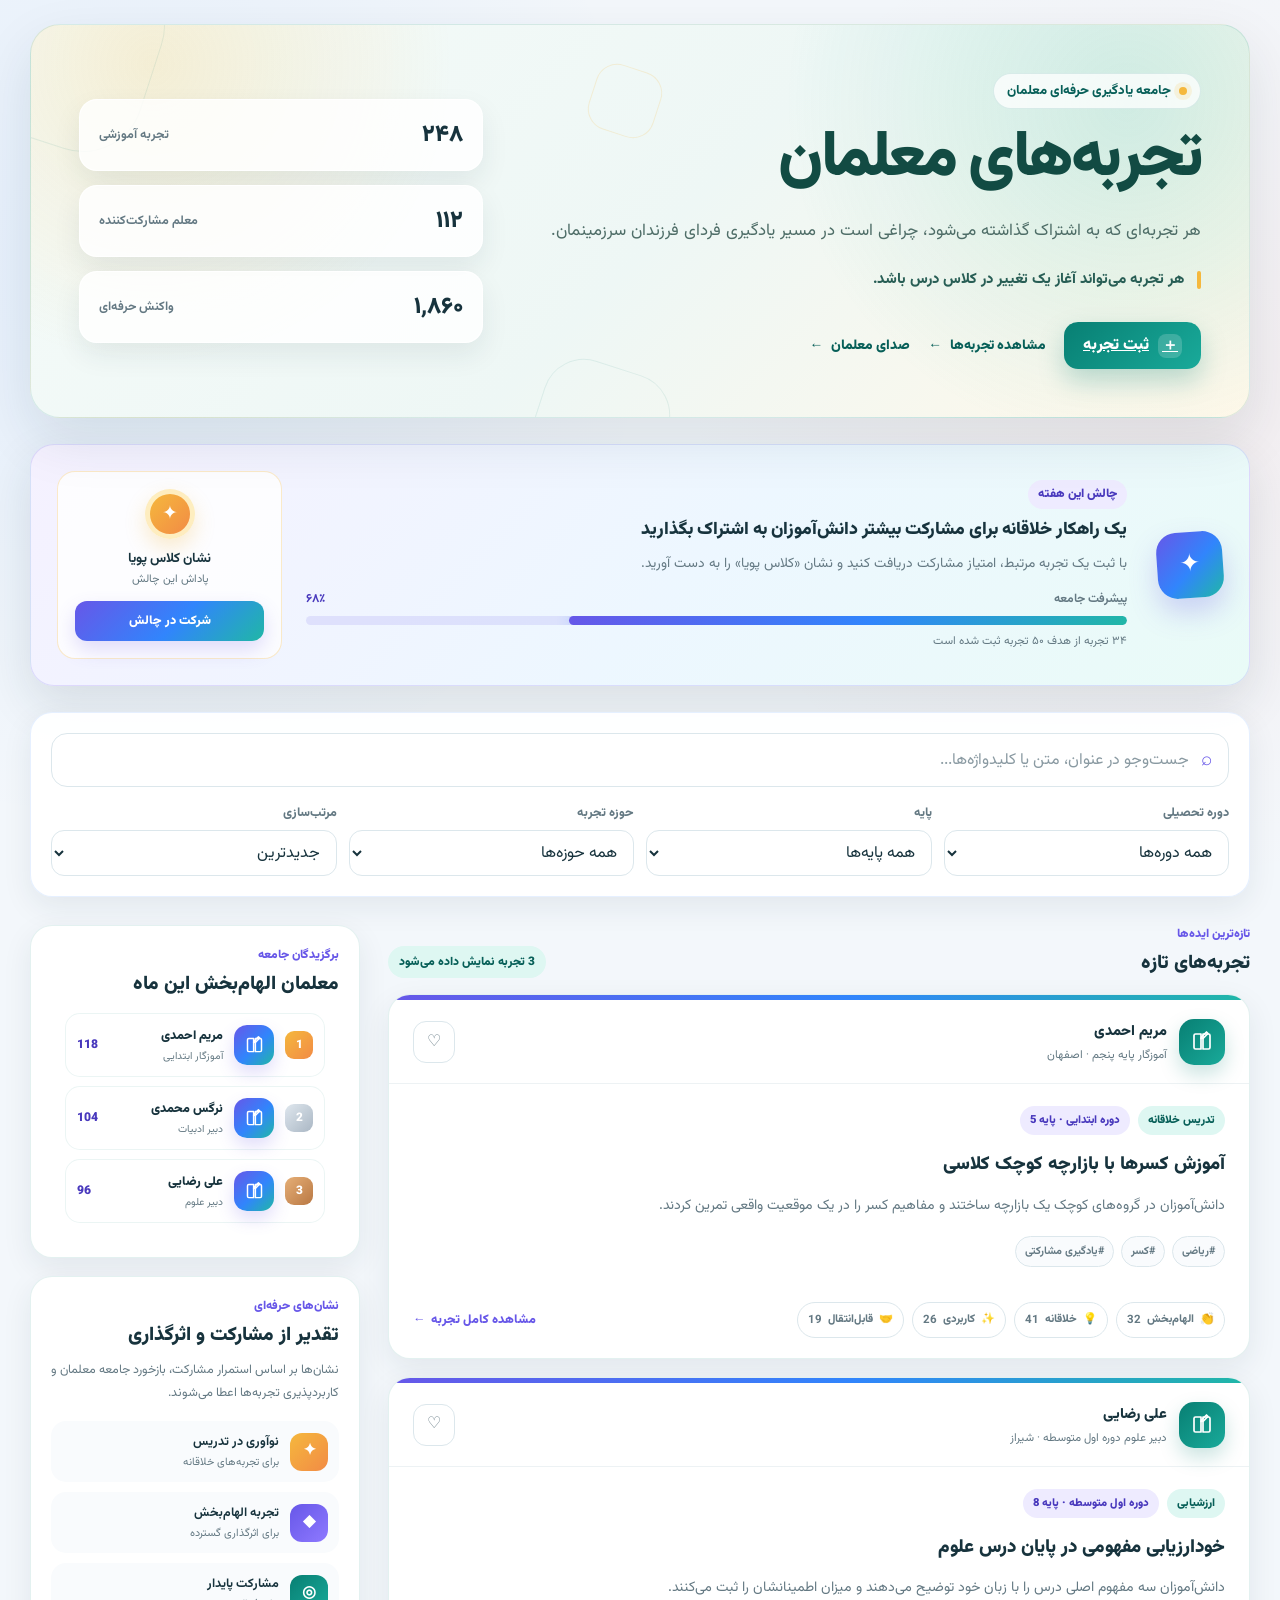
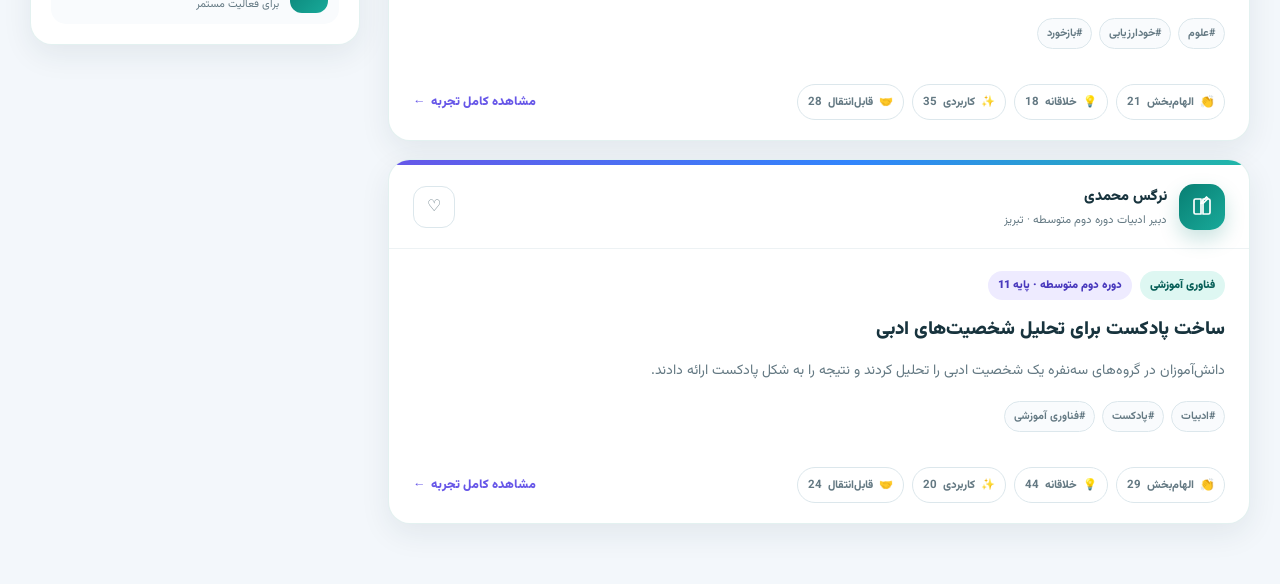
==== commit 035c39be: "Update homepage mission statement" ====
--- a/pages/experience-list/index.html
+++ b/pages/experience-list/index.html
@@ -106,8 +106,7 @@
             </h1>
 
             <p class="tlr-hero-description">
-              تجربه‌های واقعی، راهکارهای خلاقانه
-              و ایده‌های قابل‌استفاده در کلاس درس
+             هر تجربه‌ای که به اشتراک گذاشته می‌شود، چراغی است در مسیر یادگیری فردای فرزندان سرزمینمان.
             </p>
 
             <p class="tlr-hero-message">
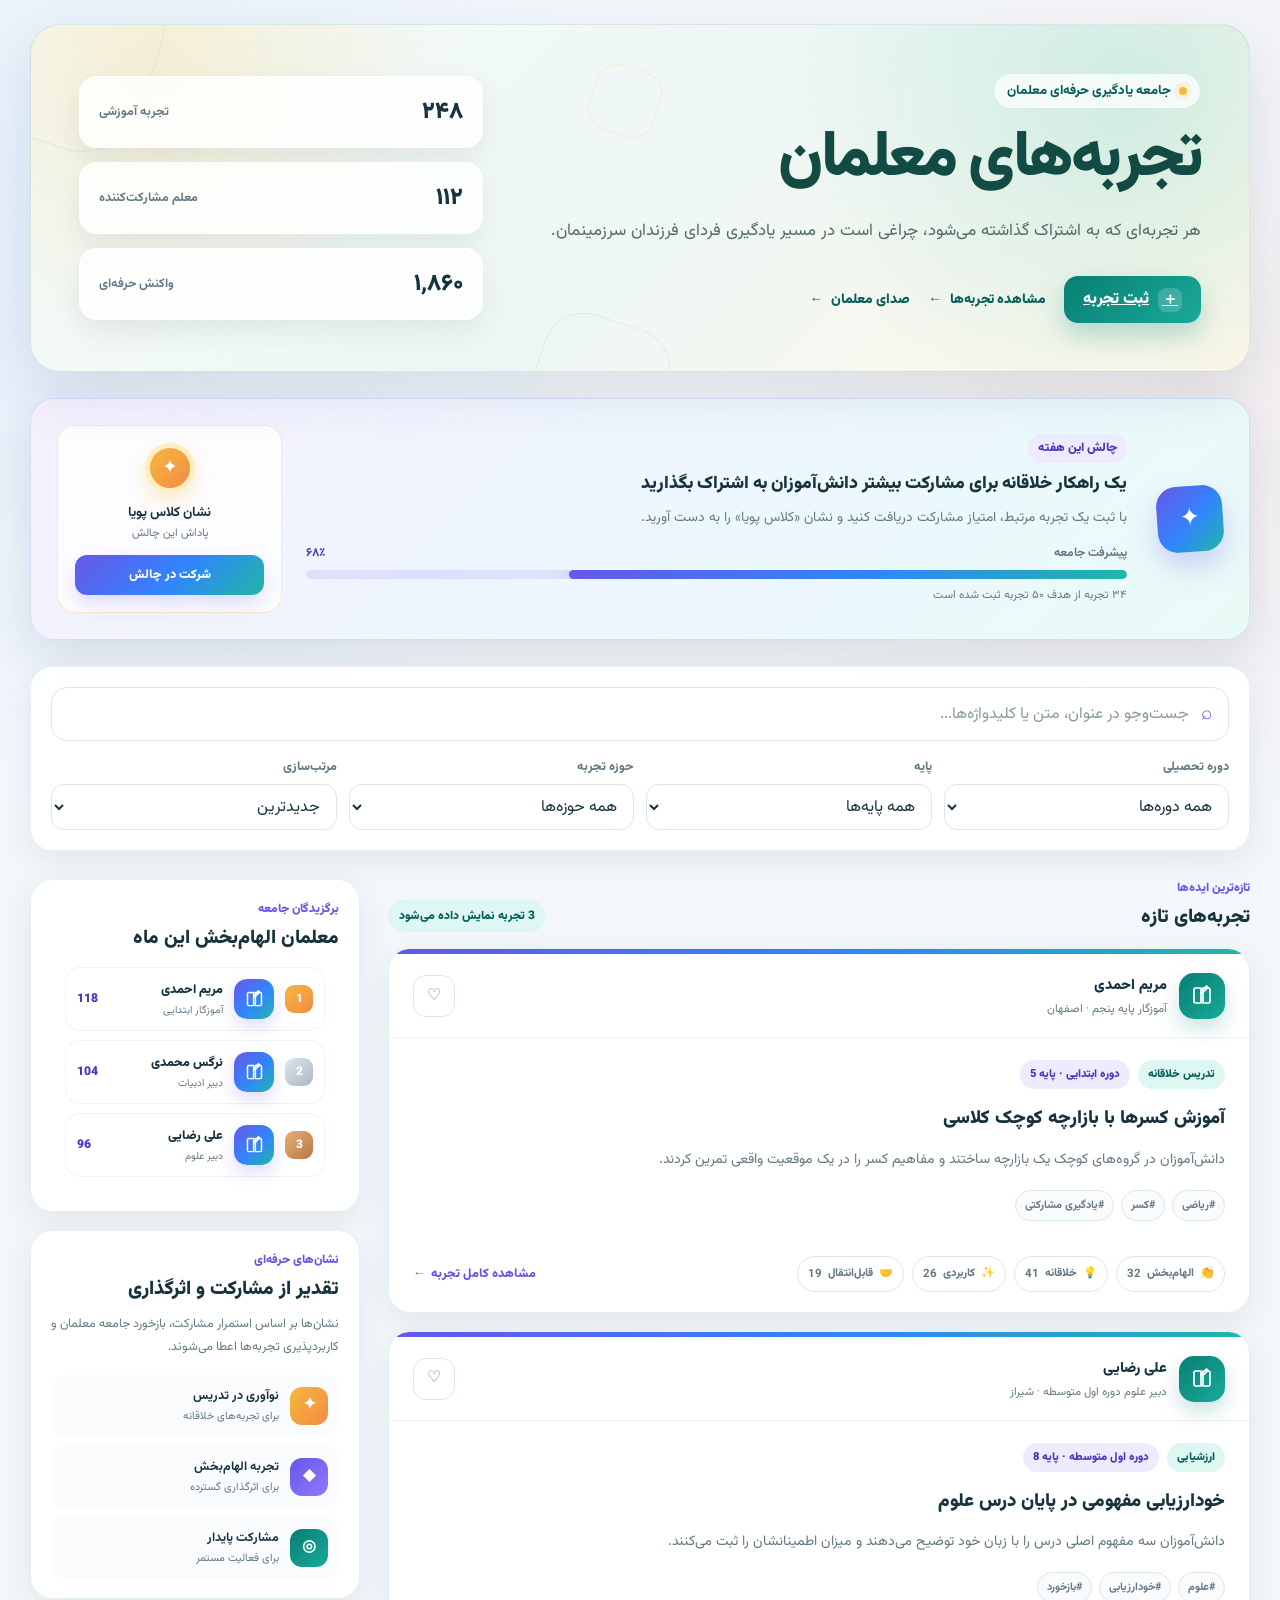
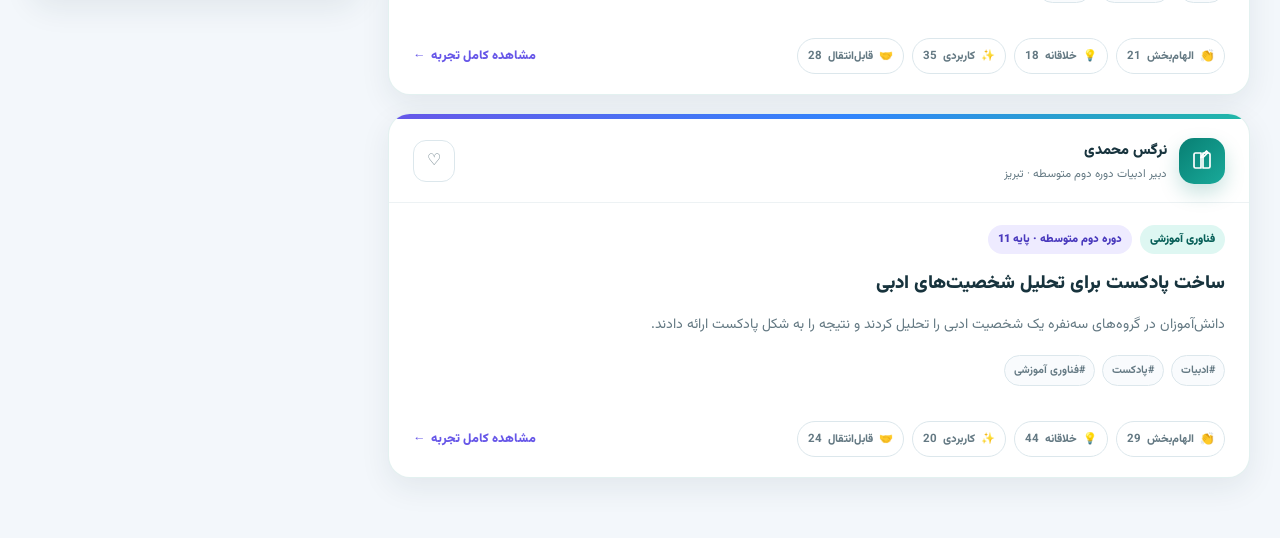
==== commit a91740ef: "" ====
--- a/pages/experience-list/index.html
+++ b/pages/experience-list/index.html
@@ -109,11 +109,6 @@
              هر تجربه‌ای که به اشتراک گذاشته می‌شود، چراغی است در مسیر یادگیری فردای فرزندان سرزمینمان.
             </p>
 
-            <p class="tlr-hero-message">
-              هر تجربه می‌تواند آغاز یک تغییر
-              در کلاس درس باشد.
-            </p>
-
             <div class="tlr-hero-actions">
                 <a
                     class="tlr-primary-button"
